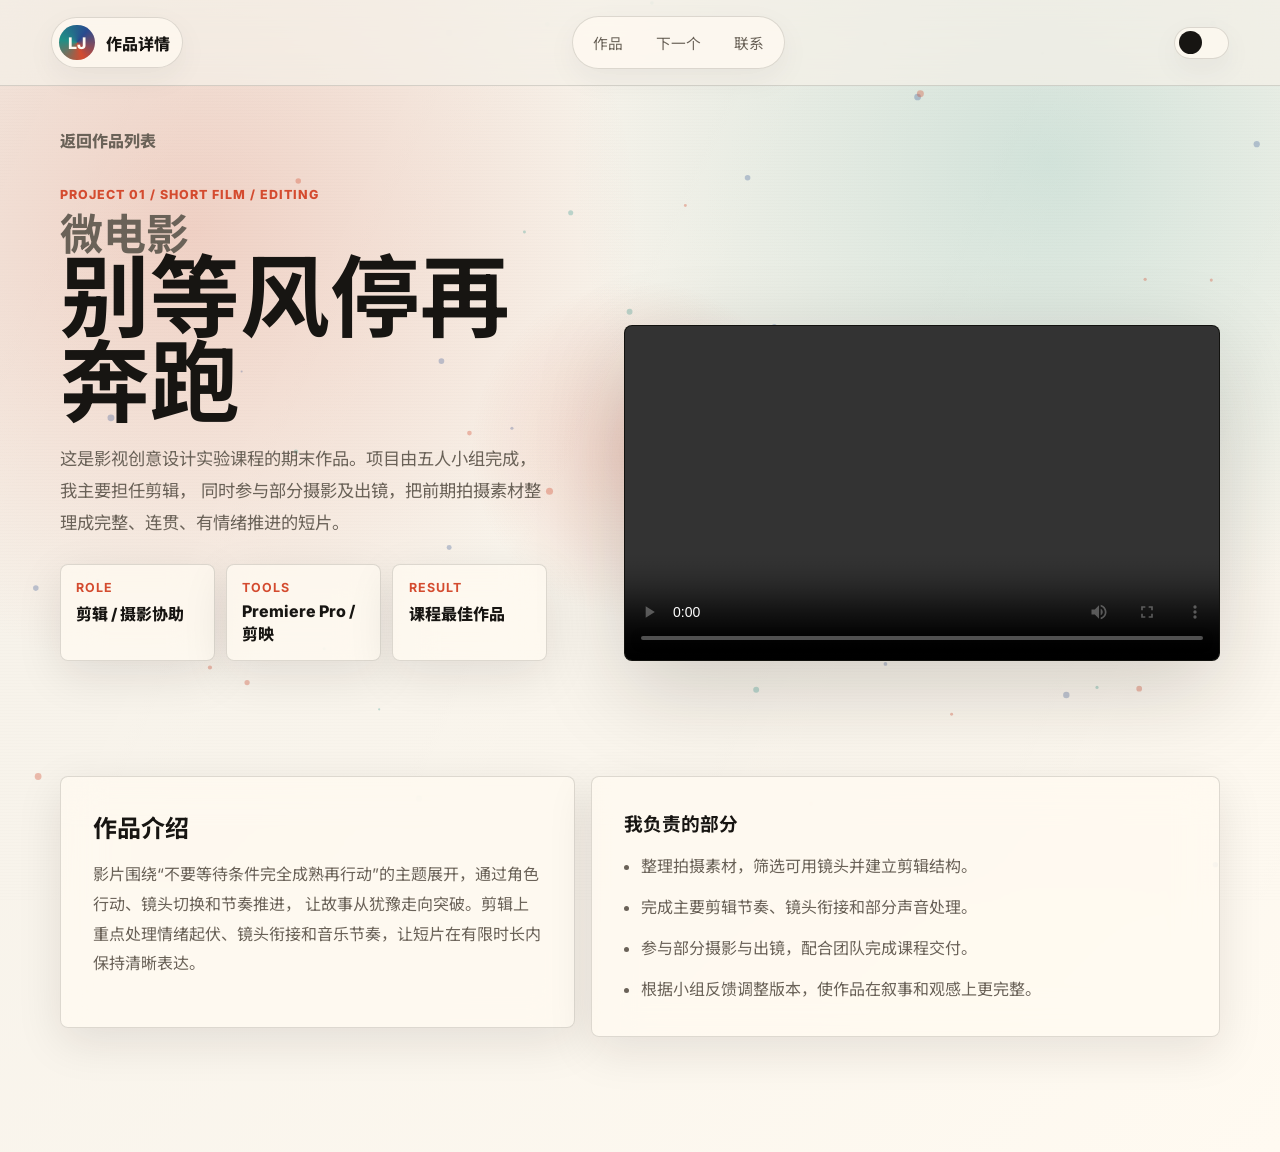
==== work-film.html @ 13edb4b5 "add website assets" ====
<!doctype html>
<html lang="zh-CN">
  <head>
    <meta charset="utf-8" />
    <meta name="viewport" content="width=device-width, initial-scale=1" />
    <title>《别等风停再奔跑》微电影 | 卢俊霖作品集</title>
    <meta name="description" content="卢俊霖《别等风停再奔跑》微电影作品详情。" />
    <link rel="preconnect" href="https://fonts.googleapis.com" />
    <link rel="preconnect" href="https://fonts.gstatic.com" crossorigin />
    <link
      href="https://fonts.googleapis.com/css2?family=Inter:wght@400;500;600;700;800&family=Noto+Sans+SC:wght@400;500;700;900&display=swap"
      rel="stylesheet"
    />
    <link rel="stylesheet" href="./styles.css" />
  </head>
  <body class="detail-page">
    <canvas class="ambient-canvas" aria-hidden="true"></canvas>
    <div class="noise" aria-hidden="true"></div>
    <div class="cursor-light" aria-hidden="true"></div>
    <div class="scroll-meter" aria-hidden="true"></div>

    <header class="site-header">
      <a class="brand magnetic" href="./index.html#works" aria-label="返回作品列表">
        <span class="brand-mark">LJ</span>
        <span>作品详情</span>
      </a>
      <nav class="nav" aria-label="作品导航">
        <a class="magnetic" href="./index.html#works">作品</a>
        <a class="magnetic" href="./work-travel.html">下一个</a>
        <a class="magnetic" href="./index.html#contact">联系</a>
      </nav>
      <button class="theme-toggle magnetic" type="button" aria-label="切换视觉模式">
        <span></span>
      </button>
    </header>

    <main>
      <section class="section detail-hero">
        <div class="reveal">
          <a class="back-link magnetic" href="./index.html#works">返回作品列表</a>
          <p class="eyebrow">Project 01 / Short Film / Editing</p>
          <h1 class="detail-title">
            <span class="muted-line">微电影</span>
            别等风停再奔跑
          </h1>
          <p class="detail-summary">
            这是影视创意设计实验课程的期末作品。项目由五人小组完成，我主要担任剪辑，
            同时参与部分摄影及出镜，把前期拍摄素材整理成完整、连贯、有情绪推进的短片。
          </p>
          <div class="detail-meta">
            <div><strong>Role</strong><span>剪辑 / 摄影协助</span></div>
            <div><strong>Tools</strong><span>Premiere Pro / 剪映</span></div>
            <div><strong>Result</strong><span>课程最佳作品</span></div>
          </div>
        </div>
        <div class="detail-feature reveal">
          <video src="./别等风停再奔跑.mp4" controls preload="metadata" playsinline></video>
        </div>
      </section>

      <section class="section detail-content">
        <article class="detail-panel reveal">
          <h2>作品介绍</h2>
          <p>
            影片围绕“不要等待条件完全成熟再行动”的主题展开，通过角色行动、镜头切换和节奏推进，
            让故事从犹豫走向突破。剪辑上重点处理情绪起伏、镜头衔接和音乐节奏，让短片在有限时长内保持清晰表达。
          </p>
        </article>
        <article class="detail-panel reveal">
          <h3>我负责的部分</h3>
          <ul>
            <li>整理拍摄素材，筛选可用镜头并建立剪辑结构。</li>
            <li>完成主要剪辑节奏、镜头衔接和部分声音处理。</li>
            <li>参与部分摄影与出镜，配合团队完成课程交付。</li>
            <li>根据小组反馈调整版本，使作品在叙事和观感上更完整。</li>
          </ul>
        </article>
      </section>
    </main>

    <script src="./script.js"></script>
  </body>
</html>
---- styles.css ----
:root {
  --bg: #f4f0e8;
  --bg-soft: #fffaf1;
  --ink: #171512;
  --muted: #6a6258;
  --line: rgba(23, 21, 18, 0.14);
  --accent: #d44b2f;
  --accent-2: #1f8f86;
  --accent-3: #284a8f;
  --panel: rgba(255, 250, 241, 0.76);
  --shadow: 0 28px 90px rgba(29, 23, 15, 0.18);
  --radius: 8px;
}

body.dark {
  --bg: #11120f;
  --bg-soft: #191b16;
  --ink: #f8f2e8;
  --muted: #b8ad9e;
  --line: rgba(248, 242, 232, 0.16);
  --panel: rgba(25, 27, 22, 0.78);
  --shadow: 0 28px 90px rgba(0, 0, 0, 0.38);
}

* {
  box-sizing: border-box;
}

html {
  scroll-behavior: smooth;
}

body {
  margin: 0;
  background:
    radial-gradient(circle at 15% 20%, rgba(212, 75, 47, 0.2), transparent 28rem),
    radial-gradient(circle at 82% 14%, rgba(31, 143, 134, 0.18), transparent 30rem),
    linear-gradient(135deg, var(--bg), var(--bg-soft));
  color: var(--ink);
  font-family: Inter, "Noto Sans SC", system-ui, sans-serif;
  min-height: 100vh;
  overflow-x: hidden;
  transition: background 500ms ease, color 300ms ease;
}

a {
  color: inherit;
  text-decoration: none;
}

button {
  font: inherit;
}

.ambient-canvas,
.noise,
.cursor-light,
.scroll-meter {
  pointer-events: none;
  position: fixed;
}

.ambient-canvas {
  inset: 0;
  z-index: -3;
}

.noise {
  inset: 0;
  z-index: -2;
  opacity: 0.11;
  background-image:
    linear-gradient(115deg, rgba(255, 255, 255, 0.2), transparent),
    repeating-linear-gradient(0deg, rgba(23, 21, 18, 0.08) 0 1px, transparent 1px 3px);
  mix-blend-mode: multiply;
}

.cursor-light {
  left: 0;
  top: 0;
  z-index: -1;
  width: 22rem;
  height: 22rem;
  border-radius: 50%;
  background: radial-gradient(circle, rgba(212, 75, 47, 0.2), transparent 68%);
  transform: translate(-50%, -50%);
  transition: opacity 250ms ease;
}

.scroll-meter {
  left: 0;
  top: 0;
  z-index: 30;
  height: 3px;
  width: 0%;
  background: linear-gradient(90deg, var(--accent), var(--accent-2), var(--accent-3));
}

.site-header {
  position: fixed;
  top: 0;
  left: 0;
  right: 0;
  z-index: 20;
  display: flex;
  align-items: center;
  justify-content: space-between;
  gap: 1rem;
  padding: 1rem clamp(1rem, 4vw, 3.5rem);
  backdrop-filter: blur(22px);
  background: color-mix(in srgb, var(--bg) 72%, transparent);
  border-bottom: 1px solid var(--line);
}

.brand,
.nav,
.theme-toggle,
.button,
.filter {
  border: 1px solid var(--line);
  background: var(--panel);
  box-shadow: 0 10px 30px rgba(0, 0, 0, 0.05);
}

.brand {
  display: inline-flex;
  align-items: center;
  gap: 0.7rem;
  padding: 0.45rem 0.75rem 0.45rem 0.45rem;
  border-radius: 999px;
  font-weight: 800;
}

.brand-mark {
  display: grid;
  place-items: center;
  width: 2.2rem;
  height: 2.2rem;
  border-radius: 50%;
  color: #fffaf1;
  background: conic-gradient(from 160deg, var(--accent), var(--accent-2), var(--accent-3), var(--accent));
}

.nav {
  display: flex;
  gap: 0.25rem;
  padding: 0.35rem;
  border-radius: 999px;
}

.nav a {
  padding: 0.6rem 0.9rem;
  border-radius: 999px;
  color: var(--muted);
  font-size: 0.92rem;
  transition: color 180ms ease, background 180ms ease;
}

.nav a:hover {
  color: var(--ink);
  background: rgba(255, 255, 255, 0.32);
}

.theme-toggle {
  position: relative;
  width: 3.4rem;
  height: 2rem;
  padding: 0.2rem;
  border-radius: 999px;
  cursor: pointer;
}

.theme-toggle span {
  display: block;
  width: 1.45rem;
  height: 1.45rem;
  border-radius: 50%;
  background: var(--ink);
  transition: transform 260ms ease;
}

body.dark .theme-toggle span {
  transform: translateX(1.35rem);
}

.section {
  width: min(1160px, calc(100% - 2rem));
  margin: 0 auto;
  padding: clamp(4.5rem, 9vw, 8rem) 0;
}

.hero {
  display: grid;
  grid-template-columns: minmax(0, 1.08fr) minmax(19rem, 0.92fr);
  gap: clamp(2rem, 7vw, 6rem);
  align-items: center;
  min-height: 94vh;
  padding-top: 8rem;
}

.eyebrow,
.section-kicker,
.work-body p,
.timeline-item span,
.skill-panel span {
  color: var(--accent);
  font-size: 0.78rem;
  font-weight: 800;
  letter-spacing: 0.08em;
  text-transform: uppercase;
}

.hero-title {
  margin: 1rem 0 1.2rem;
  max-width: 52rem;
  line-height: 0.96;
  letter-spacing: 0;
}

.title-line {
  display: block;
  transform-origin: left center;
  animation: headlineIn 900ms cubic-bezier(0.2, 0.9, 0.2, 1) both;
}

.title-small {
  width: max-content;
  max-width: 100%;
  font-size: clamp(2.4rem, 5.2vw, 5rem);
  font-weight: 800;
}

.title-large {
  width: max-content;
  max-width: 100%;
  margin-top: 0.08em;
  font-size: clamp(3.6rem, 8.6vw, 8.6rem);
  font-weight: 900;
}

.title-accent {
  position: relative;
  width: max-content;
  max-width: 100%;
  margin-top: 0.12em;
  padding: 0.08em 0.18em 0.14em;
  color: #fffaf1;
  font-size: clamp(2.8rem, 6.2vw, 6.2rem);
  font-weight: 900;
  background: linear-gradient(135deg, #171512, color-mix(in srgb, var(--accent) 68%, #171512));
  border-radius: var(--radius);
  box-shadow: 0 18px 60px rgba(29, 23, 15, 0.18);
}

.title-accent::after {
  content: "";
  position: absolute;
  left: 0.2em;
  right: 0.2em;
  bottom: -0.16em;
  height: 0.12em;
  background: linear-gradient(90deg, var(--accent), var(--accent-2), var(--accent-3));
  border-radius: 999px;
}

.title-line:nth-child(2) {
  animation-delay: 120ms;
}

.title-line:nth-child(3) {
  animation-delay: 240ms;
}

.hero-summary,
.intro p,
.contact p,
.timeline-item p,
.skill-panel p,
.work-body span {
  color: var(--muted);
  line-height: 1.8;
}

.hero-summary {
  max-width: 40rem;
  font-size: clamp(1rem, 2vw, 1.2rem);
}

.hero-actions {
  display: flex;
  flex-wrap: wrap;
  gap: 0.8rem;
  margin-top: 2rem;
}

.button {
  display: inline-flex;
  align-items: center;
  justify-content: center;
  min-height: 3rem;
  padding: 0.8rem 1.2rem;
  border-radius: 999px;
  font-weight: 800;
  transition: transform 180ms ease, box-shadow 180ms ease, background 180ms ease;
}

.button:hover {
  transform: translateY(-2px);
  box-shadow: var(--shadow);
}

.button.primary {
  color: #fffaf1;
  background: linear-gradient(135deg, var(--accent), #9f2f22);
  border-color: transparent;
}

.button.ghost {
  color: var(--ink);
}

.hero-stage {
  position: relative;
  min-height: 36rem;
  perspective: 1200px;
}

.orbital-card,
.work-card,
.skill-panel,
.timeline-item,
.contact {
  border: 1px solid var(--line);
  border-radius: var(--radius);
  background: var(--panel);
  backdrop-filter: blur(22px);
  box-shadow: var(--shadow);
}

.main-card {
  position: absolute;
  inset: 3rem 1.2rem auto auto;
  width: min(25rem, 92%);
  min-height: 31rem;
  padding: 1.2rem;
  overflow: hidden;
  transform-style: preserve-3d;
}

.main-card::before {
  content: "";
  position: absolute;
  inset: -40%;
  background: conic-gradient(from 0deg, transparent, rgba(212, 75, 47, 0.35), transparent, rgba(31, 143, 134, 0.35), transparent);
  animation: spin 12s linear infinite;
}

.main-card > * {
  position: relative;
  z-index: 1;
}

.card-topline,
.metric-grid {
  display: flex;
  justify-content: space-between;
  gap: 0.7rem;
}

.card-topline {
  color: var(--muted);
  font-size: 0.85rem;
}

.portrait-visual {
  position: relative;
  display: grid;
  place-items: center;
  height: 19rem;
  margin: 2.4rem 0;
}

.portrait-ring {
  width: 15rem;
  height: 15rem;
  border-radius: 42% 58% 62% 38% / 54% 42% 58% 46%;
  background:
    linear-gradient(135deg, rgba(255, 255, 255, 0.12), transparent),
    conic-gradient(from 90deg, var(--accent), var(--accent-2), var(--accent-3), var(--accent));
  animation: morph 7s ease-in-out infinite;
}

.portrait-photo {
  position: absolute;
  width: 13.2rem;
  height: 16.2rem;
  object-fit: cover;
  object-position: 50% 25%;
  border: 5px solid rgba(255, 250, 241, 0.72);
  border-radius: 34% 66% 44% 56% / 48% 42% 58% 52%;
  box-shadow:
    0 24px 70px rgba(0, 0, 0, 0.28),
    inset 0 0 0 1px rgba(255, 255, 255, 0.3);
  animation: photoFloat 6s ease-in-out infinite;
}

.metric-grid {
  display: grid;
  grid-template-columns: repeat(3, 1fr);
}

.metric-grid div {
  padding: 0.8rem;
  border-radius: var(--radius);
  background: rgba(255, 255, 255, 0.18);
}

.metric-grid strong,
.metric-grid span {
  display: block;
}

.metric-grid strong {
  font-size: 1.5rem;
}

.metric-grid span {
  color: var(--muted);
  font-size: 0.78rem;
}

.floating-note {
  position: absolute;
  padding: 0.7rem 0.9rem;
  border: 1px solid var(--line);
  border-radius: 999px;
  color: var(--ink);
  background: var(--panel);
  box-shadow: var(--shadow);
  animation: float 4.8s ease-in-out infinite;
}

.note-a {
  left: 0;
  top: 7rem;
}

.note-b {
  right: 0;
  bottom: 7rem;
  animation-delay: -1.2s;
}

.note-c {
  left: 12%;
  bottom: 2rem;
  animation-delay: -2.1s;
}

.marquee {
  border-block: 1px solid var(--line);
  overflow: hidden;
  background: color-mix(in srgb, var(--bg-soft) 74%, transparent);
}

.marquee-track {
  display: flex;
  gap: 2rem;
  width: max-content;
  padding: 1rem 0;
  color: var(--muted);
  font-weight: 900;
  white-space: nowrap;
  animation: marquee 24s linear infinite;
}

.marquee-track span {
  padding-left: 2rem;
}

.intro-grid {
  display: grid;
  grid-template-columns: 0.9fr 1.1fr;
  gap: clamp(1.5rem, 7vw, 6rem);
  align-items: start;
}

.intro h2,
.section-heading h2,
.contact h2 {
  margin: 0;
  font-size: clamp(2rem, 5vw, 4.6rem);
  line-height: 1.05;
  letter-spacing: 0;
}

.section-heading {
  display: flex;
  align-items: end;
  justify-content: space-between;
  gap: 1rem;
  margin-bottom: 2rem;
}

.filter-row {
  display: flex;
  flex-wrap: wrap;
  gap: 0.5rem;
}

.filter {
  min-height: 2.5rem;
  padding: 0.5rem 0.9rem;
  border-radius: 999px;
  color: var(--muted);
  cursor: pointer;
}

.filter.active {
  color: #fffaf1;
  background: var(--ink);
}

.work-grid {
  display: grid;
  grid-template-columns: repeat(auto-fit, minmax(250px, 1fr));
  gap: 1rem;
}

.work-card {
  overflow: hidden;
  transform-style: preserve-3d;
  transition: opacity 260ms ease, transform 260ms ease;
}

.work-card.is-hidden {
  opacity: 0;
  transform: scale(0.96);
  pointer-events: none;
}

.work-art,
.work-media {
  position: relative;
  height: 18rem;
  overflow: hidden;
  border-bottom: 1px solid var(--line);
}

.work-media {
  background: #11120f;
}

.work-media video,
.work-media img {
  width: 100%;
  height: 100%;
  object-fit: cover;
  display: block;
  transition: transform 600ms ease, filter 300ms ease;
}

.work-card:hover .work-media video,
.work-card:hover .work-media img {
  transform: scale(1.04);
}

.media-toggle {
  position: absolute;
  right: 1rem;
  bottom: 1rem;
  z-index: 2;
  min-height: 2.4rem;
  padding: 0.5rem 0.85rem;
  border: 1px solid rgba(255, 250, 241, 0.34);
  border-radius: 999px;
  color: #fffaf1;
  background: rgba(17, 18, 15, 0.66);
  backdrop-filter: blur(14px);
  cursor: pointer;
}

.image-stack img {
  position: absolute;
  inset: 0;
  animation: galleryFade 12s infinite;
}

.image-stack img:nth-child(2) {
  animation-delay: 4s;
}

.image-stack img:nth-child(3) {
  animation-delay: 8s;
}

.phone-stack img {
  object-fit: contain;
  padding: 0.75rem;
  background: linear-gradient(135deg, #eaf5ff, #f7fff6);
}

.work-art::before {
  content: "";
  position: absolute;
  inset: 0;
  background-size: 26px 26px;
  opacity: 0.34;
  background-image:
    linear-gradient(to right, rgba(255, 255, 255, 0.34) 1px, transparent 1px),
    linear-gradient(to bottom, rgba(255, 255, 255, 0.34) 1px, transparent 1px);
}

.work-art span {
  position: absolute;
  display: block;
  border-radius: var(--radius);
  animation: drift 8s ease-in-out infinite;
}

.art-one {
  background: linear-gradient(135deg, #d44b2f, #f0b35a);
}

.art-two {
  background: linear-gradient(135deg, #1f8f86, #72c7b8);
}

.art-three {
  background: linear-gradient(135deg, #284a8f, #8a78cf);
}

.work-art span:nth-child(1) {
  left: 10%;
  top: 18%;
  width: 42%;
  height: 34%;
  background: rgba(255, 250, 241, 0.78);
}

.work-art span:nth-child(2) {
  right: 12%;
  top: 32%;
  width: 30%;
  height: 48%;
  background: rgba(17, 18, 15, 0.52);
  animation-delay: -1.8s;
}

.work-art span:nth-child(3) {
  left: 22%;
  bottom: 13%;
  width: 54%;
  height: 16%;
  background: rgba(255, 255, 255, 0.36);
  animation-delay: -3.1s;
}

.work-body {
  padding: 1.2rem;
}

.work-body h3 {
  margin: 0.3rem 0 0.7rem;
  font-size: 1.45rem;
}

.work-body h3 a {
  display: inline;
  background-image: linear-gradient(currentColor, currentColor);
  background-position: 0 100%;
  background-repeat: no-repeat;
  background-size: 0% 2px;
  transition: color 180ms ease, background-size 220ms ease;
}

.work-body h3 a:hover {
  color: var(--accent);
  background-size: 100% 2px;
}

.work-link {
  display: inline-flex;
  align-items: center;
  width: max-content;
  margin-top: 1rem;
  padding: 0.55rem 0.85rem;
  border: 1px solid var(--line);
  border-radius: 999px;
  color: var(--ink);
  background: rgba(255, 255, 255, 0.2);
  font-size: 0.86rem;
  font-weight: 800;
}

.detail-page .site-header .brand {
  min-width: max-content;
}

.detail-hero {
  display: grid;
  grid-template-columns: minmax(0, 0.9fr) minmax(22rem, 1.1fr);
  gap: clamp(2rem, 6vw, 5rem);
  align-items: end;
  padding-top: 8rem;
}

.back-link {
  display: inline-flex;
  width: max-content;
  margin-bottom: 1.4rem;
  color: var(--muted);
  font-weight: 800;
}

.detail-title {
  margin: 0;
  font-size: clamp(2.8rem, 7vw, 7rem);
  line-height: 0.95;
  letter-spacing: 0;
}

.detail-title .muted-line {
  display: block;
  color: var(--muted);
  font-size: 0.48em;
}

.detail-summary {
  max-width: 42rem;
  color: var(--muted);
  font-size: 1.08rem;
  line-height: 1.85;
}

.detail-meta {
  display: grid;
  grid-template-columns: repeat(3, 1fr);
  gap: 0.7rem;
  margin-top: 1.6rem;
}

.detail-meta div,
.detail-panel,
.gallery-note {
  border: 1px solid var(--line);
  border-radius: var(--radius);
  background: var(--panel);
  backdrop-filter: blur(20px);
  box-shadow: 0 14px 46px rgba(29, 23, 15, 0.1);
}

.detail-meta div {
  padding: 0.95rem;
}

.detail-meta strong,
.detail-meta span {
  display: block;
}

.detail-meta strong {
  margin-bottom: 0.35rem;
  color: var(--accent);
  font-size: 0.78rem;
  letter-spacing: 0.08em;
  text-transform: uppercase;
}

.detail-meta span {
  color: var(--ink);
  font-weight: 800;
}

.detail-feature {
  position: relative;
  overflow: hidden;
  border: 1px solid var(--line);
  border-radius: var(--radius);
  background: #11120f;
  box-shadow: var(--shadow);
}

.detail-feature video,
.detail-feature img {
  display: block;
  width: 100%;
  max-height: 72vh;
  object-fit: cover;
}

.detail-feature video {
  aspect-ratio: 16 / 9;
}

.detail-feature img {
  aspect-ratio: 4 / 5;
}

.detail-content {
  display: grid;
  grid-template-columns: minmax(0, 0.9fr) minmax(0, 1.1fr);
  gap: 1rem;
  align-items: start;
  padding-top: 0;
}

.detail-panel {
  padding: clamp(1.1rem, 3vw, 2rem);
}

.detail-panel h2,
.detail-panel h3 {
  margin: 0 0 1rem;
}

.detail-panel p,
.detail-panel li,
.gallery-note p {
  color: var(--muted);
  line-height: 1.85;
}

.detail-panel ul {
  display: grid;
  gap: 0.7rem;
  margin: 0;
  padding-left: 1.1rem;
}

.detail-gallery {
  display: grid;
  grid-template-columns: repeat(3, 1fr);
  gap: 1rem;
}

.phone-gallery {
  grid-template-columns: repeat(auto-fit, minmax(220px, 1fr));
}

.detail-gallery figure {
  margin: 0;
  overflow: hidden;
  border: 1px solid var(--line);
  border-radius: var(--radius);
  background: var(--panel);
  box-shadow: var(--shadow);
}

.detail-gallery img {
  display: block;
  width: 100%;
  aspect-ratio: 4 / 3;
  object-fit: cover;
  transition: transform 600ms ease;
}

.detail-gallery figure:hover img {
  transform: scale(1.04);
}

.detail-gallery figcaption {
  padding: 0.8rem 0.95rem;
  color: var(--muted);
  font-size: 0.9rem;
}

.gallery-note {
  padding: 1.2rem;
}

.experience-box {
  display: grid;
  grid-template-columns: minmax(0, 1fr) 15rem;
  gap: 1rem;
  align-items: center;
}

.qr-card {
  display: grid;
  gap: 0.8rem;
  justify-items: center;
  padding: 1rem;
  border: 1px solid var(--line);
  border-radius: var(--radius);
  background: rgba(255, 255, 255, 0.28);
}

.qr-card img {
  width: min(100%, 12rem);
  aspect-ratio: 1;
  object-fit: contain;
  border-radius: var(--radius);
  background: #fff;
}

.qr-card span {
  color: var(--muted);
  font-size: 0.88rem;
  text-align: center;
}

.timeline {
  position: relative;
  display: grid;
  gap: 1rem;
}

.timeline::before {
  content: "";
  position: absolute;
  left: 1rem;
  top: 0;
  bottom: 0;
  width: 1px;
  background: var(--line);
}

.timeline-item {
  position: relative;
  margin-left: 3rem;
  padding: 1.2rem;
}

.timeline-item::before {
  content: "";
  position: absolute;
  left: -2.45rem;
  top: 1.4rem;
  width: 0.85rem;
  height: 0.85rem;
  border-radius: 50%;
  background: var(--accent-2);
  box-shadow: 0 0 0 0.45rem color-mix(in srgb, var(--accent-2) 18%, transparent);
}

.skill-board {
  display: grid;
  grid-template-columns: repeat(3, 1fr);
  gap: 1rem;
}

.skill-panel {
  padding: 1.2rem;
}

.skill-panel h3 {
  font-size: 1.45rem;
}

.contact {
  width: min(1160px, calc(100% - 2rem));
  padding: clamp(2rem, 6vw, 4rem);
  text-align: center;
}

.contact p {
  max-width: 42rem;
  margin: 1rem auto 1.5rem;
}

.contact-actions {
  display: flex;
  flex-wrap: wrap;
  justify-content: center;
  gap: 0.8rem;
}

.reveal {
  opacity: 0;
  transform: translateY(28px);
  transition: opacity 760ms ease, transform 760ms cubic-bezier(0.2, 0.9, 0.2, 1);
}

.reveal.is-visible {
  opacity: 1;
  transform: translateY(0);
}

@keyframes headlineIn {
  from {
    opacity: 0;
    transform: translateY(0.45em) rotateX(-30deg);
  }
  to {
    opacity: 1;
    transform: translateY(0) rotateX(0);
  }
}

@keyframes spin {
  to {
    transform: rotate(360deg);
  }
}

@keyframes morph {
  0%,
  100% {
    border-radius: 42% 58% 62% 38% / 54% 42% 58% 46%;
    transform: rotate(0deg);
  }
  50% {
    border-radius: 61% 39% 40% 60% / 40% 62% 38% 60%;
    transform: rotate(8deg) scale(1.04);
  }
}

@keyframes float {
  0%,
  100% {
    transform: translateY(0);
  }
  50% {
    transform: translateY(-18px);
  }
}

@keyframes photoFloat {
  0%,
  100% {
    transform: translateY(0) rotate(-1deg);
    border-radius: 34% 66% 44% 56% / 48% 42% 58% 52%;
  }
  50% {
    transform: translateY(-10px) rotate(1.5deg);
    border-radius: 50% 50% 38% 62% / 42% 48% 52% 58%;
  }
}

@keyframes marquee {
  to {
    transform: translateX(-50%);
  }
}

@keyframes drift {
  0%,
  100% {
    transform: translate3d(0, 0, 0) rotate(0deg);
  }
  50% {
    transform: translate3d(8px, -12px, 0) rotate(2deg);
  }
}

@keyframes galleryFade {
  0%,
  28% {
    opacity: 1;
    transform: scale(1);
  }
  34%,
  94% {
    opacity: 0;
    transform: scale(1.04);
  }
  100% {
    opacity: 1;
    transform: scale(1);
  }
}

@media (max-width: 900px) {
  .site-header {
    align-items: stretch;
  }

  .nav {
    display: none;
  }

  .hero,
  .detail-hero,
  .detail-content,
  .intro-grid,
  .section-heading,
  .skill-board,
  .detail-gallery,
  .experience-box {
    grid-template-columns: 1fr;
  }

  .hero-stage {
    min-height: 31rem;
  }

  .main-card {
    inset: 1rem auto auto 50%;
    transform: translateX(-50%);
    width: min(24rem, 100%);
  }

  .section-heading {
    display: grid;
    align-items: start;
  }
}

@media (max-width: 560px) {
  .section {
    width: min(100% - 1rem, 1160px);
  }

  .site-header {
    padding-inline: 0.5rem;
  }

  .brand span:last-child {
    display: none;
  }

  .title-small {
    font-size: 2.55rem;
  }

  .title-large {
    font-size: 2.95rem;
  }

  .title-accent {
    font-size: 2.75rem;
  }

  .hero-actions,
  .filter-row {
    display: grid;
    grid-template-columns: 1fr 1fr;
  }

  .button,
  .filter {
    width: 100%;
  }

  .metric-grid {
    grid-template-columns: 1fr;
  }

  .detail-meta {
    grid-template-columns: 1fr;
  }

  .portrait-visual {
    height: 15rem;
  }

  .portrait-ring {
    width: 12rem;
    height: 12rem;
  }

  .portrait-photo {
    width: 10.8rem;
    height: 13.6rem;
  }
}

@media (prefers-reduced-motion: reduce) {
  *,
  *::before,
  *::after {
    animation-duration: 1ms !important;
    scroll-behavior: auto !important;
    transition-duration: 1ms !important;
  }
}
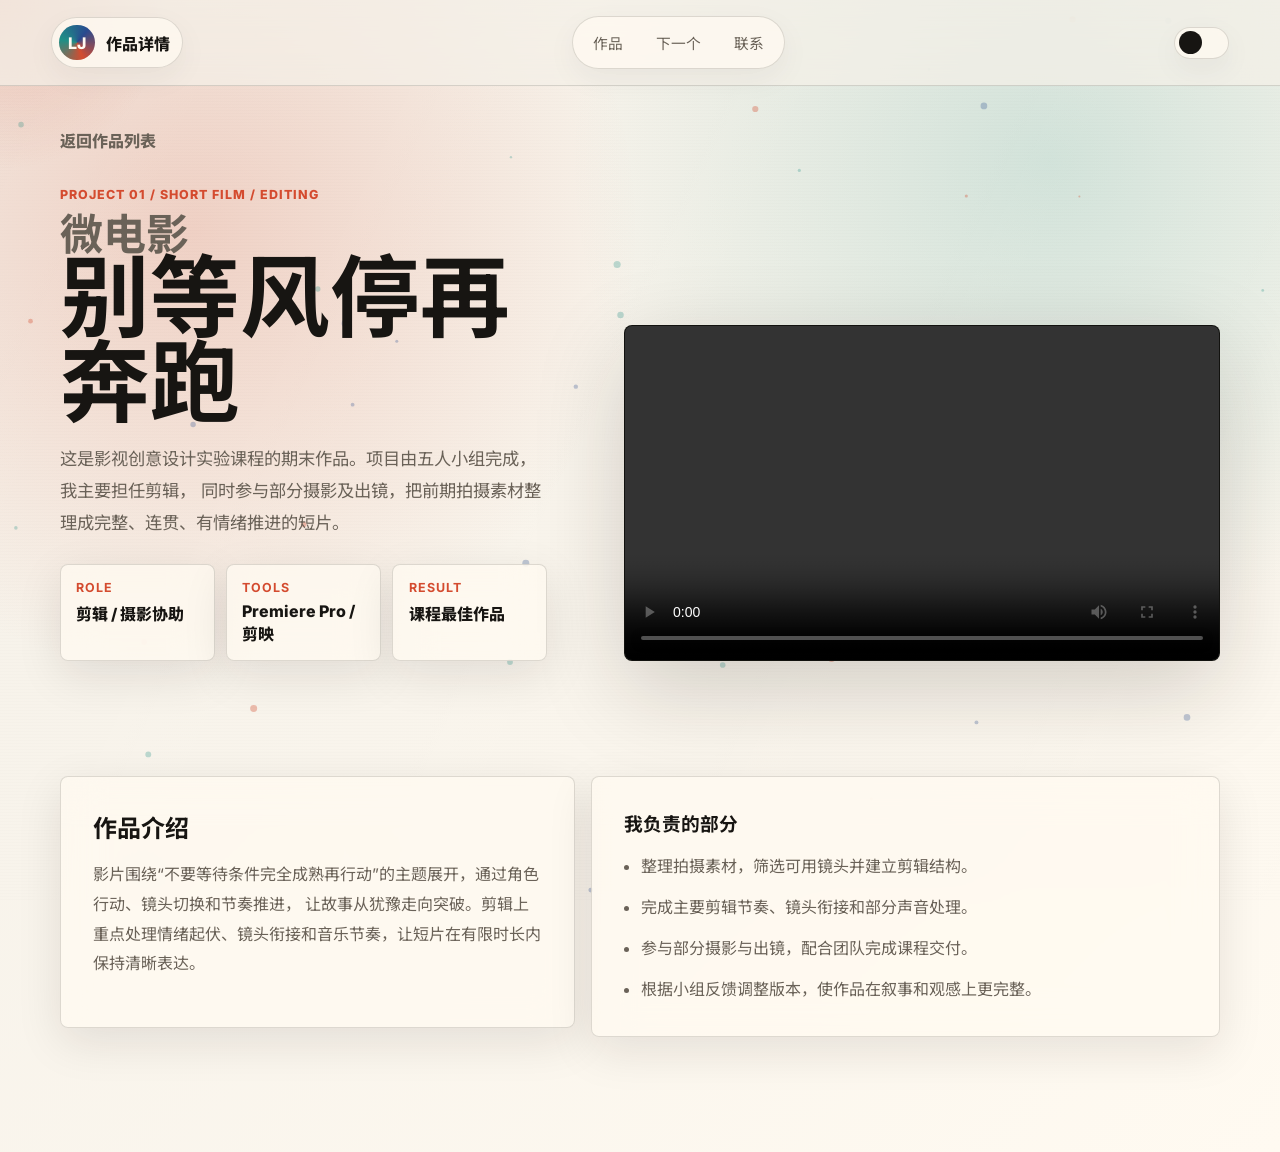
==== commit 0e3f922b: "point pages to compressed videos" ====
--- a/work-film.html
+++ b/work-film.html
@@ -54,7 +54,7 @@
           </div>
         </div>
         <div class="detail-feature reveal">
-          <video src="./别等风停再奔跑.mp4" controls preload="metadata" playsinline></video>
+          <video src="./assets/videos/dont-wait-for-the-wind.mp4" controls preload="metadata" playsinline></video>
         </div>
       </section>
 
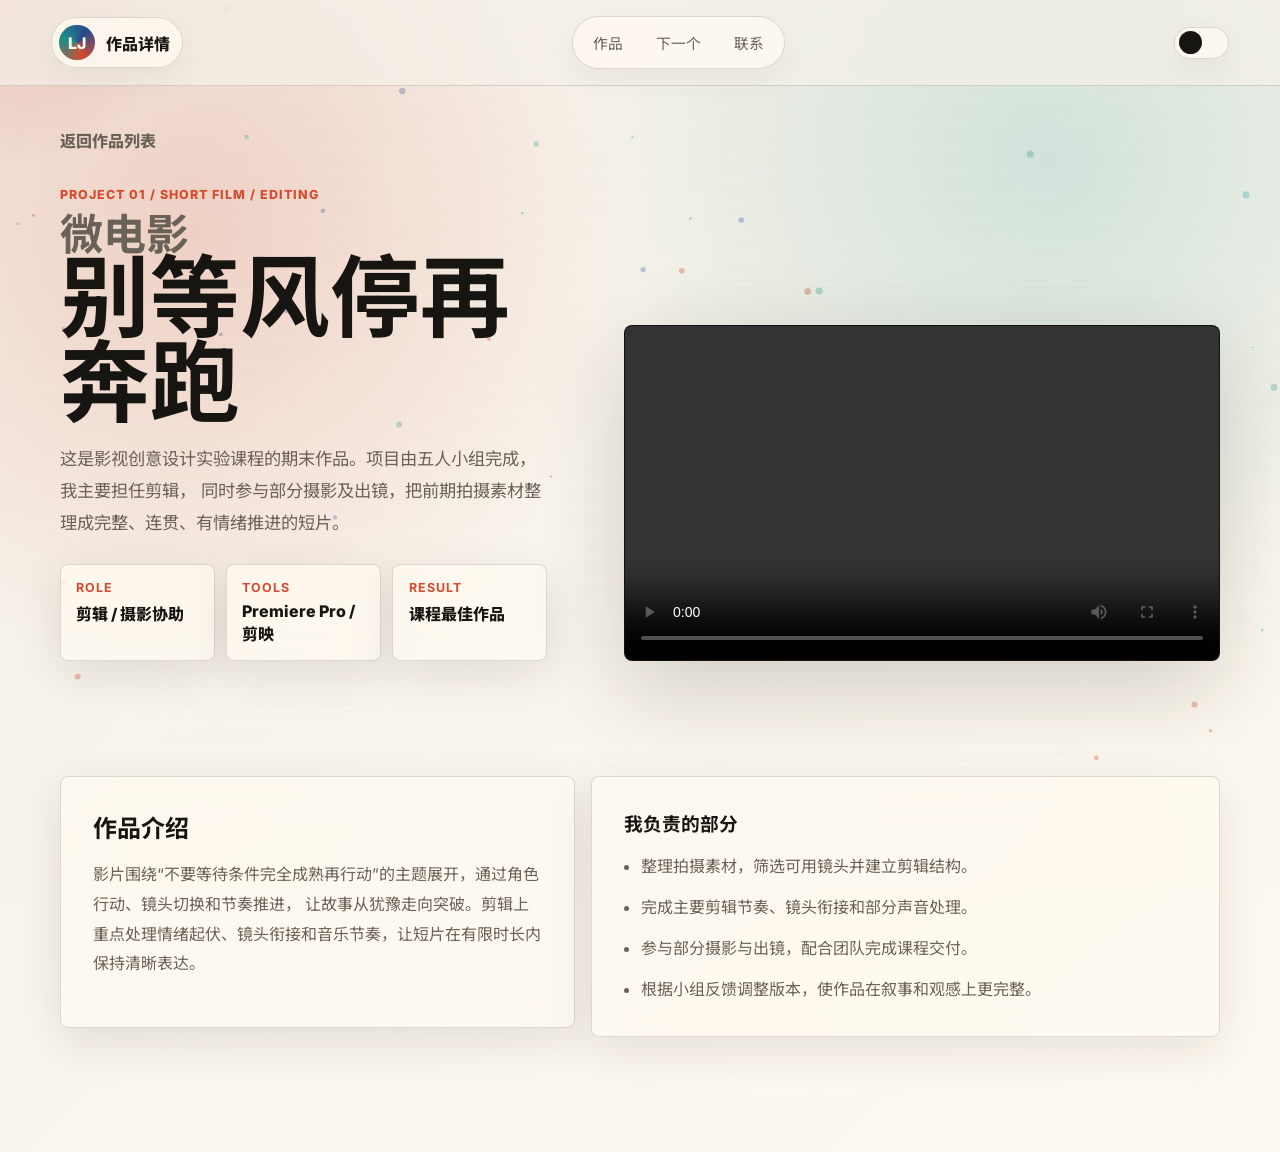
==== commit 294195ea: "fix video playback on vercel" ====
--- a/work-film.html
+++ b/work-film.html
@@ -54,7 +54,9 @@
           </div>
         </div>
         <div class="detail-feature reveal">
-          <video src="./assets/videos/dont-wait-for-the-wind.mp4" controls preload="metadata" playsinline></video>
+          <video controls preload="metadata" playsinline>
+            <source src="./assets/videos/dont-wait-for-the-wind.mp4" type="video/mp4" />
+          </video>
         </div>
       </section>
 
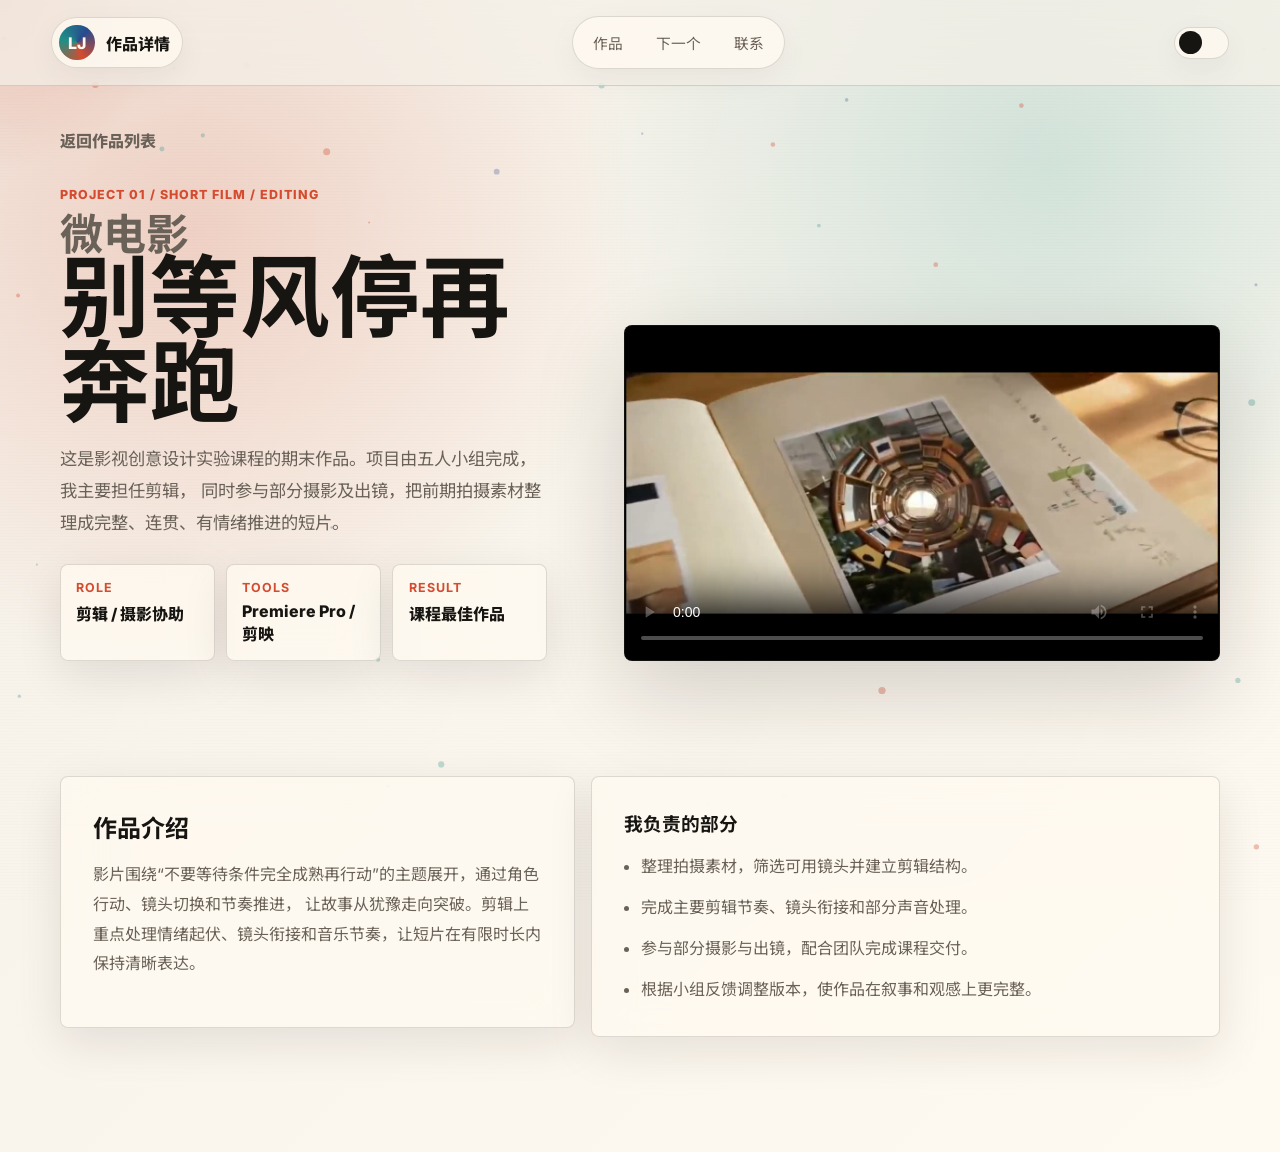
==== commit f4d31a9e: "add video posters" ====
--- a/work-film.html
+++ b/work-film.html
@@ -54,7 +54,7 @@
           </div>
         </div>
         <div class="detail-feature reveal">
-          <video controls preload="metadata" playsinline>
+          <video controls poster="./assets/videos/dont-wait-for-the-wind-poster.jpg" preload="auto" playsinline>
             <source src="./assets/videos/dont-wait-for-the-wind.mp4" type="video/mp4" />
           </video>
         </div>
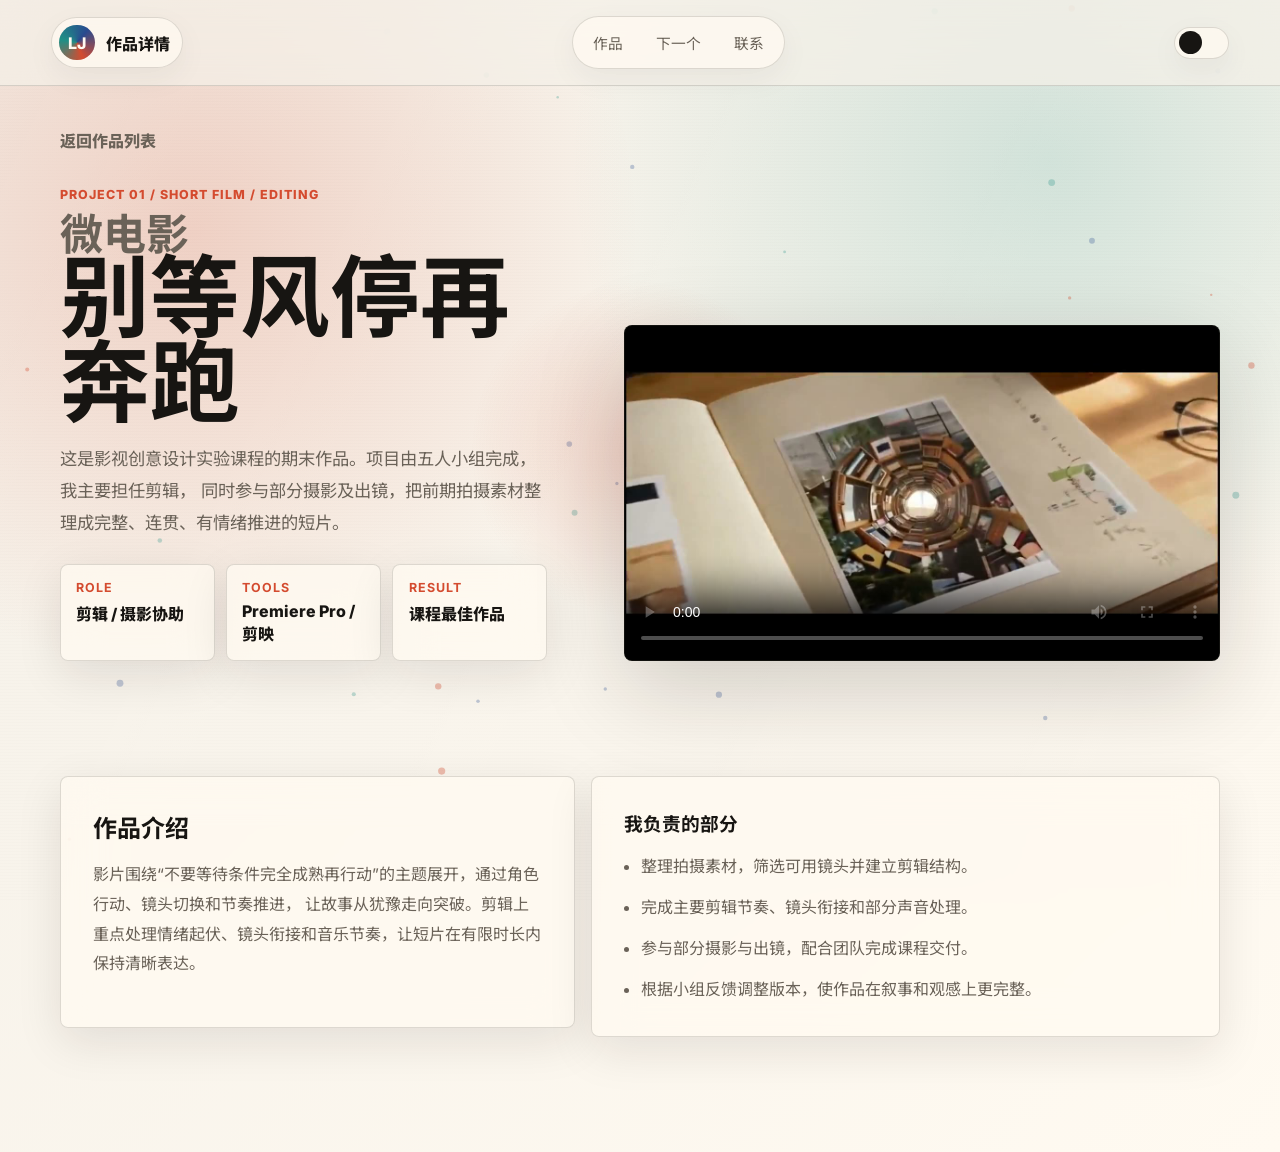
==== commit e60c9f37: "fix video poster headers" ====
--- a/work-film.html
+++ b/work-film.html
@@ -54,7 +54,7 @@
           </div>
         </div>
         <div class="detail-feature reveal">
-          <video controls poster="./assets/videos/dont-wait-for-the-wind-poster.jpg" preload="auto" playsinline>
+          <video controls poster="./assets/posters/dont-wait-for-the-wind.jpg" preload="auto" playsinline>
             <source src="./assets/videos/dont-wait-for-the-wind.mp4" type="video/mp4" />
           </video>
         </div>
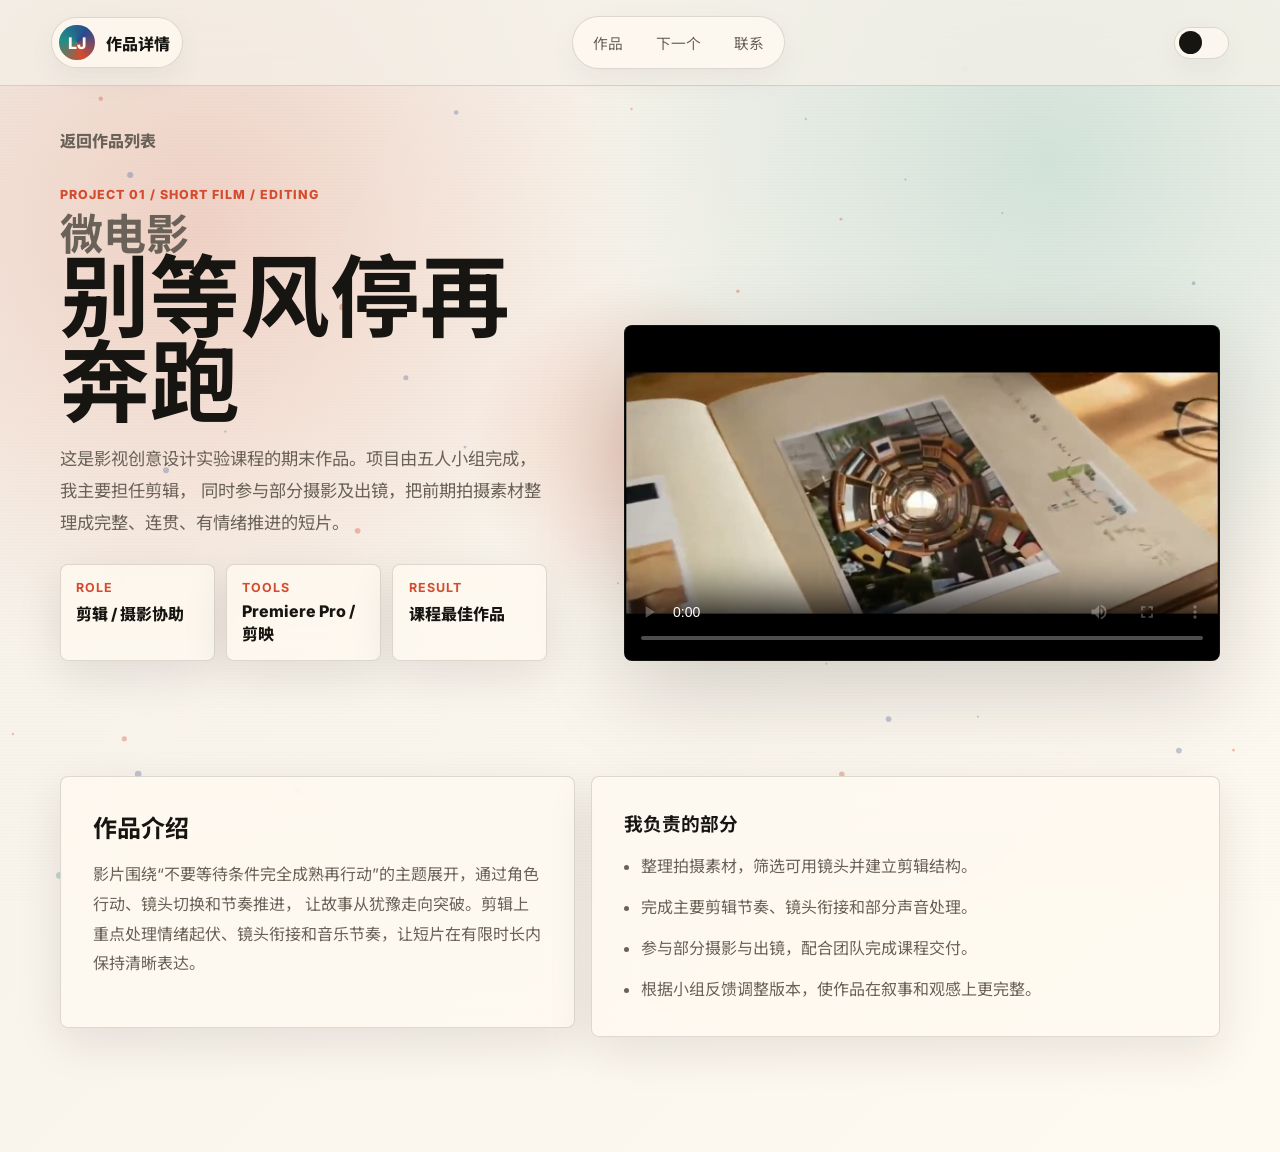
==== commit 017f5188: "bust video cache with new filenames" ====
--- a/work-film.html
+++ b/work-film.html
@@ -55,7 +55,7 @@
         </div>
         <div class="detail-feature reveal">
           <video controls poster="./assets/posters/dont-wait-for-the-wind.jpg" preload="auto" playsinline>
-            <source src="./assets/videos/dont-wait-for-the-wind.mp4" type="video/mp4" />
+            <source src="./assets/videos/dont-wait-for-the-wind-v2.mp4" type="video/mp4" />
           </video>
         </div>
       </section>
